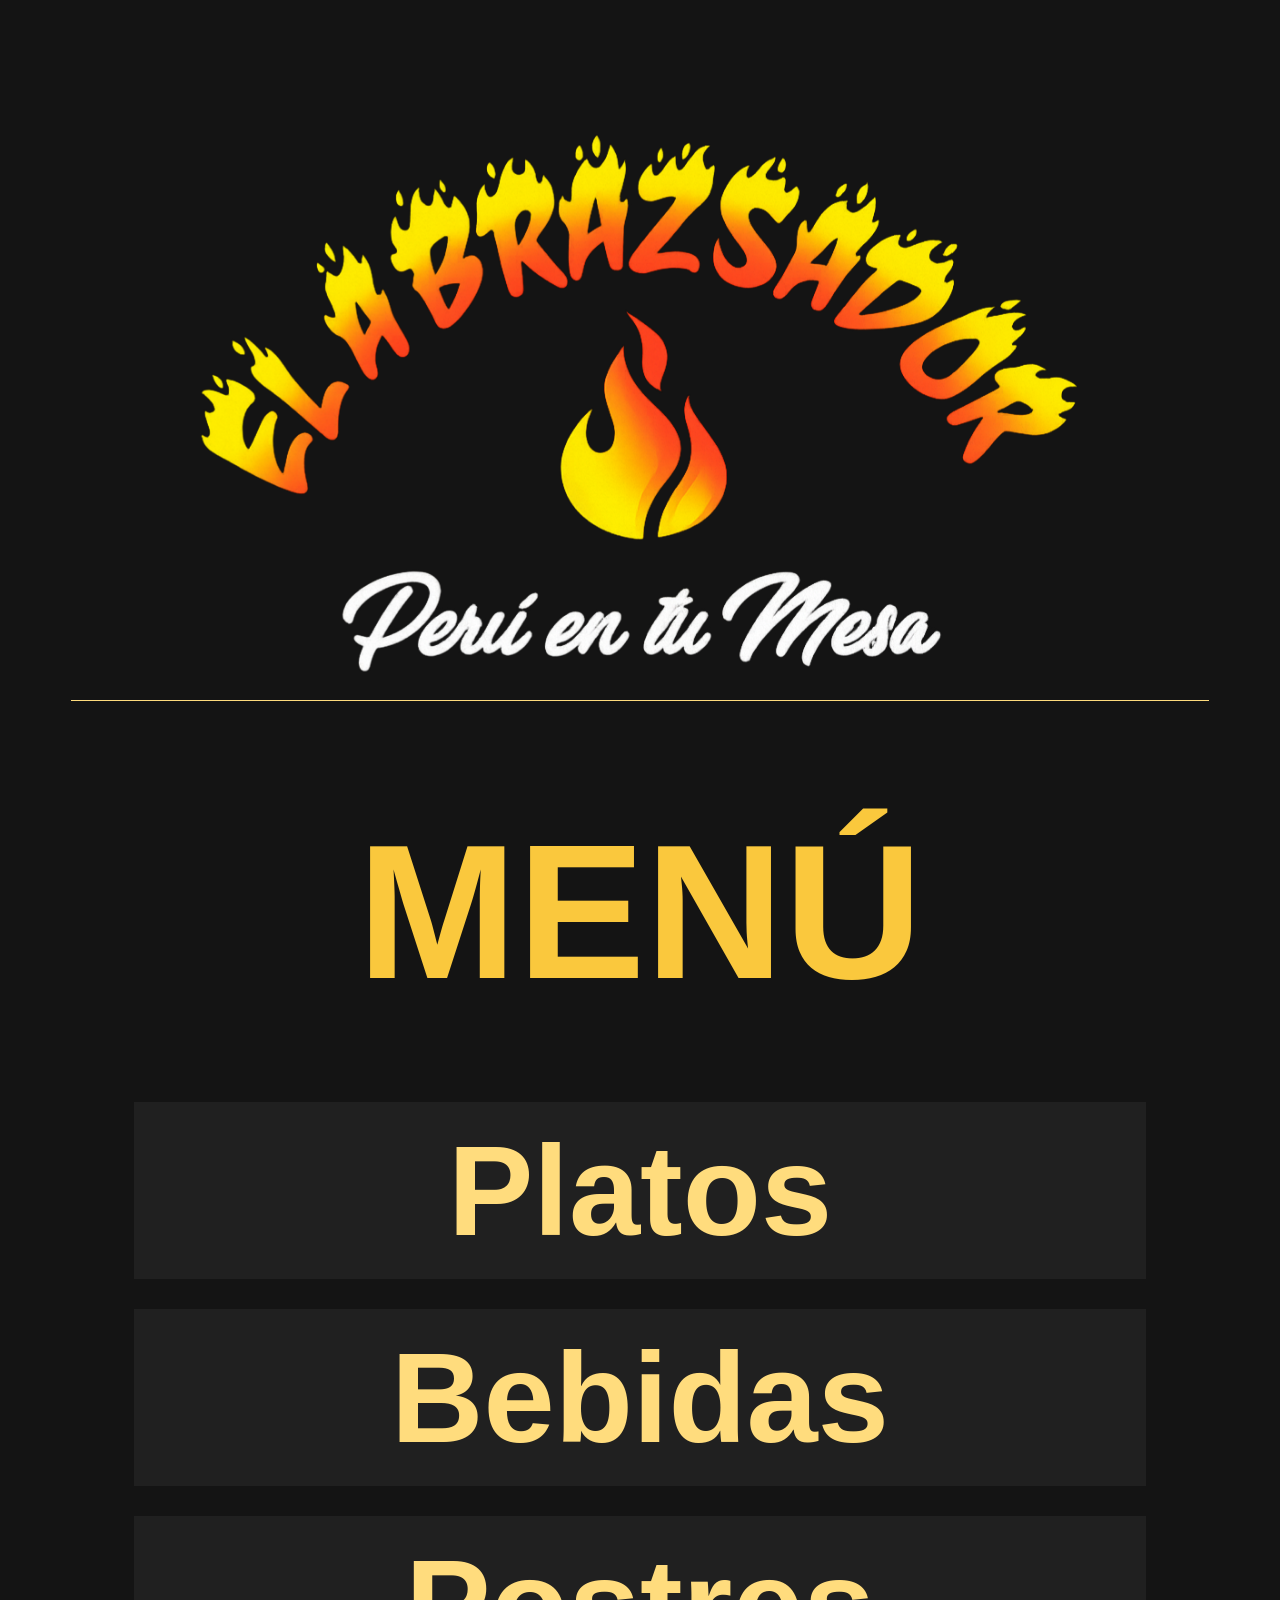
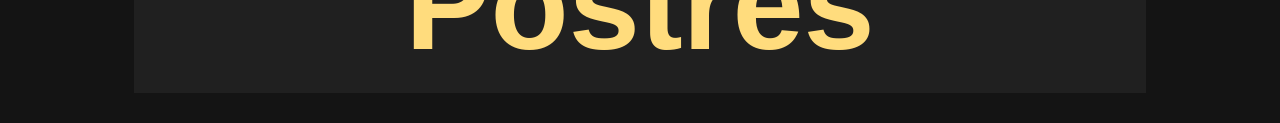
==== index.html @ fb98c486 "primer comit" ====
<!DOCTYPE html>
<html lang="es">
<head>
  <meta charset="UTF-8">
  <meta name="viewport" content="width=device-width, initial-scale=1.0">
  <link rel="stylesheet" href="style.css">
  <title>El Abrazsador</title>
</head>
<body>
  <img class="imgenIndex" src="img/logo.png" alt="logotipo"> 
  <hr class="lineaMenu">
  <h1>MENÚ</h1>
  <button class="main-btn" onclick="location.href='platos.html'">Platos</button>
  <button class="main-btn" onclick="location.href='platos.html'">Bebidas</button>
  <button class="main-btn" onclick="location.href='platos.html'">Postres</button>  
</body>
</html>
---- style.css ----
/*===========================================================INDEX===================================================================*/
body {
  user-select: none;
  background-color: #141414;
  justify-content: center; 
  text-align: center;
  font-family: 'Arial', sans-serif;
}
.imgenIndex {
  margin-top: 10%;
  max-width: 70%;  
  height: auto;    
}
h1 {
  margin-top: 100px;
  margin-bottom: 80px;
  font-size: 15vw;
  color:rgb(250, 200, 61)    
}
.lineaMenu {
  border: none;       
  height: 1px;       
  background: rgb(255, 220, 125);
  width: 90%;        
  margin: 20px auto;  
}
.main-btn {
  background: #202020; 
  color:rgb(255, 220, 125); 
  font-size: 10vw; 
  font-weight: bold;
  display: block;             
  width: 80%;                           
  margin: 30px auto;         
  padding: 15px;              
  border: none;  
}
.main-btn:active {
  transform: translateY(1px) scale(0.9);
}

/*===========================================================PLATOS===================================================================*/

header {
  background-color: #141414; 
  padding: 10px;           
  text-align: center;      
  position: sticky;        
  top: 0;                  
  z-index: 1000;           
}

header h1 {
  margin-top: 50px;
  margin-bottom: 30px;
  font-size: 10vw;  
}
.back-btn {
  display: block;
  position: fixed;
  top: 10px;
  left: 10px;
  width: 50px;
  height: 50px;
  border: none;
  background: none  
}
.back-btn:active {
  transform: translateY(1px) scale(0.8);
}
.back-btn img {
  max-width: 100%;  
  height: auto;
  display: block;
}
.home-btn {
  display: block;
  position: fixed;
  top: 10px;
  right: 10px;
  width: 50px;
  height: 50px;
  border: none;
  background: none 
}
.home-btn:active {
  transform: translateY(1px) scale(0.8);
}
.home-btn img {
  max-width: 100%;  
  height: auto;
  display: block;
}
.cards {
  margin-bottom: 0;
  display: flex;
  align-items:center;
  justify-content: space-around;
  padding: 10px;
  color:inherit;  
}
.imageCards {
  align-items: center;
  margin: 0;
  width: 30%;
  border-radius: 6px;
}
.cardsText {
  flex: 1;
  text-align: center;
  font-size: 18;
  color:rgb(255, 220, 125);
}
.enlace {
  display: block;
  text-decoration: none;
  color: inherit;
  -webkit-tap-highlight-color: transparent;
}
.enlace:active {
  transform: translateY(1px) scale(0.9);
}
.mainContent {
  background-color: #202020;  
}
.separación {
  border: none;       
  height: 0.5px;        
  background: rgb(255, 220, 125);   
  width: 90%;         
  margin: 20px auto;  
}

/*===========================================================ENTRANTES Y ENSALADAS===================================================================*/

.cardsDetail {
  display: flex;
  align-items:center;
  justify-content: space-evenly;
  background-color: #202020;  
  margin-bottom: 10px;
  color:inherit;
  padding: 20px 0;
}
.imageCardsDetail {  
  width: 30%;
  border-radius: 6px;
}
.cardsTextDetail {
  display: flex;
  flex-direction: column;
  align-items: center;
  text-align: center;
  justify-content: space-evenly; 
  gap: 15px;
  color:rgb(255, 220, 125);
}
.description {
  font-size: 18px;
  margin: 0;
}
.tituloCard {
  margin: 0;
}
.precios {
  background-color: rgb(255, 220, 125);
  padding: 6px 16px;
  border-radius: 9999px; 
  font-weight: bold;
  display: inline-block; 
  text-align: center;
  font-size: 18;
  color:rgb(26, 26, 26);   
  margin: 0; 
}
.seccionesDePlatos {
 background-color:rgba(255, 220, 125, 0.747);
 margin: 0 0 0;
}
.seccionesDePlatos h4 {
  color: #202020;
  font-size: 2.5rem;
  padding: 5px;
  margin-bottom: 10px;
  margin-top: 0;
}
.cardLink {
  display: flex;
  align-items: center;
  justify-content: space-evenly;
  gap: 12px;
  text-decoration: none;
  color: inherit;
  -webkit-tap-highlight-color: transparent;
}
.cardLink:active { transform: translateY(1px) scale(0.98); }
.modal {
  position: fixed;
  inset: 0;
  display: grid;
  place-items: center;
  padding: 20px;
  background: rgba(0,0,0,0);
  opacity: 0;
  pointer-events: none;
  transition: opacity .25s ease, background .25s ease;
  z-index: 2000;
}

/* Al estar enfocado via #id (hash en URL), se muestra */
.modal:target {
  opacity: 1;
  pointer-events: auto;
  background: rgba(0,0,0,.6);
}

/* Clic fuera = cerrar */
.modalOverlay {
  outline: none;
  -webkit-tap-highlight-color: transparent;
  position: absolute;
  inset: 0;
  display: block;
}

/* Caja del modal */
.modalDialog {
  position: relative;
  width: 90%;
  max-height: 86vh;
  overflow: auto;
  background: #202020;
  border-radius: 16px;
  padding: 16px;
  box-shadow: 0 10px 30px rgba(0,0,0,.35);
  color: rgb(255, 220, 125);
  transform: translateY(12px) scale(.98);
  margin: 0 auto;
  transition: transform .2s ease;
}

/* Animación de entrada */
.modal:target .modalDialog {
  transform: translateY(0) scale(1);
}

/* Botón cerrar */
.modalClose {
  position: absolute;
  top: 8px;
  right: 10px;
  text-decoration: none;
  font-size: 20px;
  line-height: 1;
  color: rgb(255, 220, 125);
  padding: 6px 8px;
  border-radius: 8px;
  background: #141414;
  -webkit-tap-highlight-color: transparent;
}
.modalClose:active {
  transform: translateY(1px) scale(0.8);
}

/* Contenido del modal */
.modalImg {
  width: 100%;
  height: auto;
  border-radius: 12px;
  display: block;
  margin-bottom: 12px;
}
.modalTitle {
  margin: 0 0 8px 0;
  font-size: 1.5rem;
  color: rgb(255, 220, 125);
}
.modalDescripcion {
  margin: 0 0 12px 0;
  font-size: 1rem;
  color: #f7e6b6;
}

/* Precios en pildorita */
.modalPrices {
  display: flex;
  flex-wrap: wrap;
  justify-content: center;
  text-align: center;
  gap: 8px;
  margin-bottom: 12px;
}
.priceChip {
  background-color: rgb(255, 220, 125);
  color: #1a1a1a;
  font-weight: bold;
  padding: 6px 12px;
  border-radius: 9999px;
  font-size: 0.95rem;
}

/* Alérgenos */
.modalAlergenos {
  display: flex;
  flex-wrap: wrap;
  justify-content: center;
  text-align: center;
  gap: 8px;
}
.alergeno {
  border: 1px dashed rgba(255, 220, 125, .8);
  color: rgb(255, 220, 125);
  padding: 4px 10px;
  border-radius: 9999px;
  font-size: 0.85rem;
  letter-spacing: 0.2px;
}

/* (Opcional) bloquear scroll del fondo cuando el modal está abierto */
body:has(.modal:target) { overflow: hidden; }
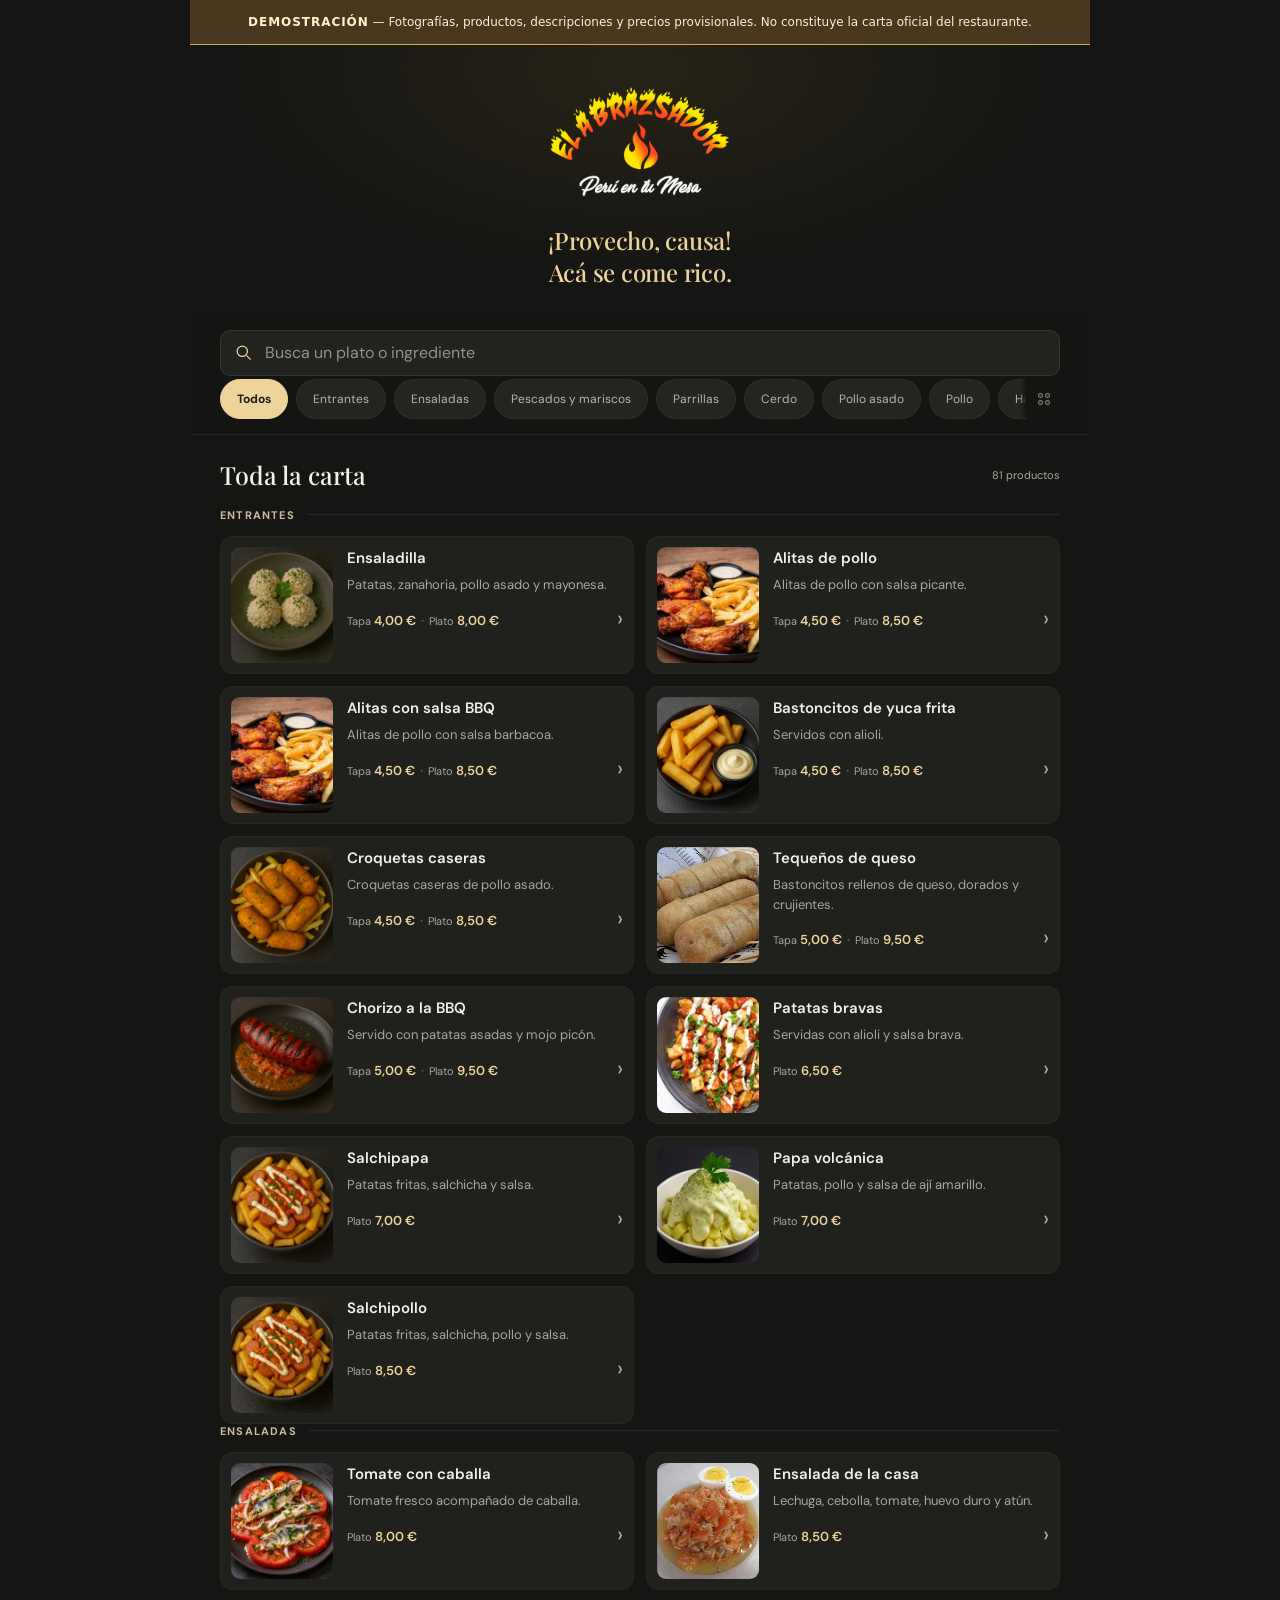
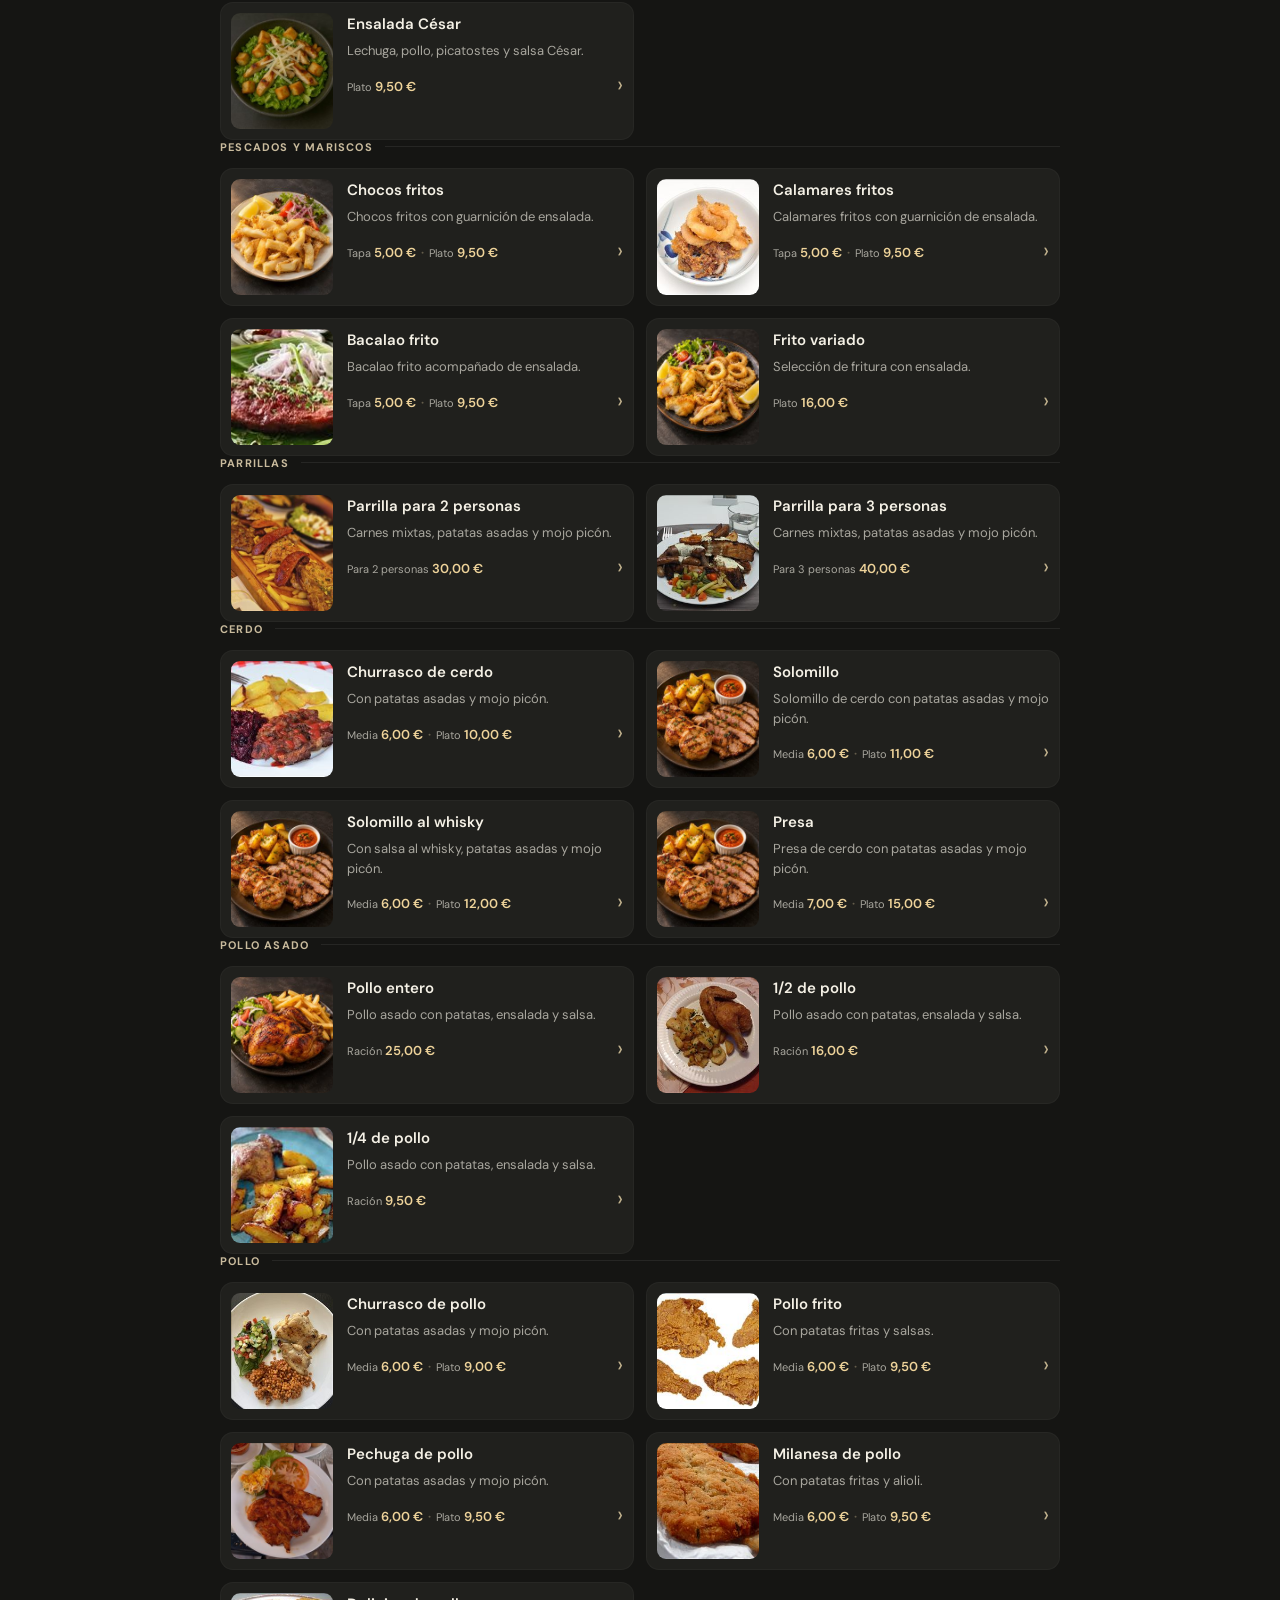
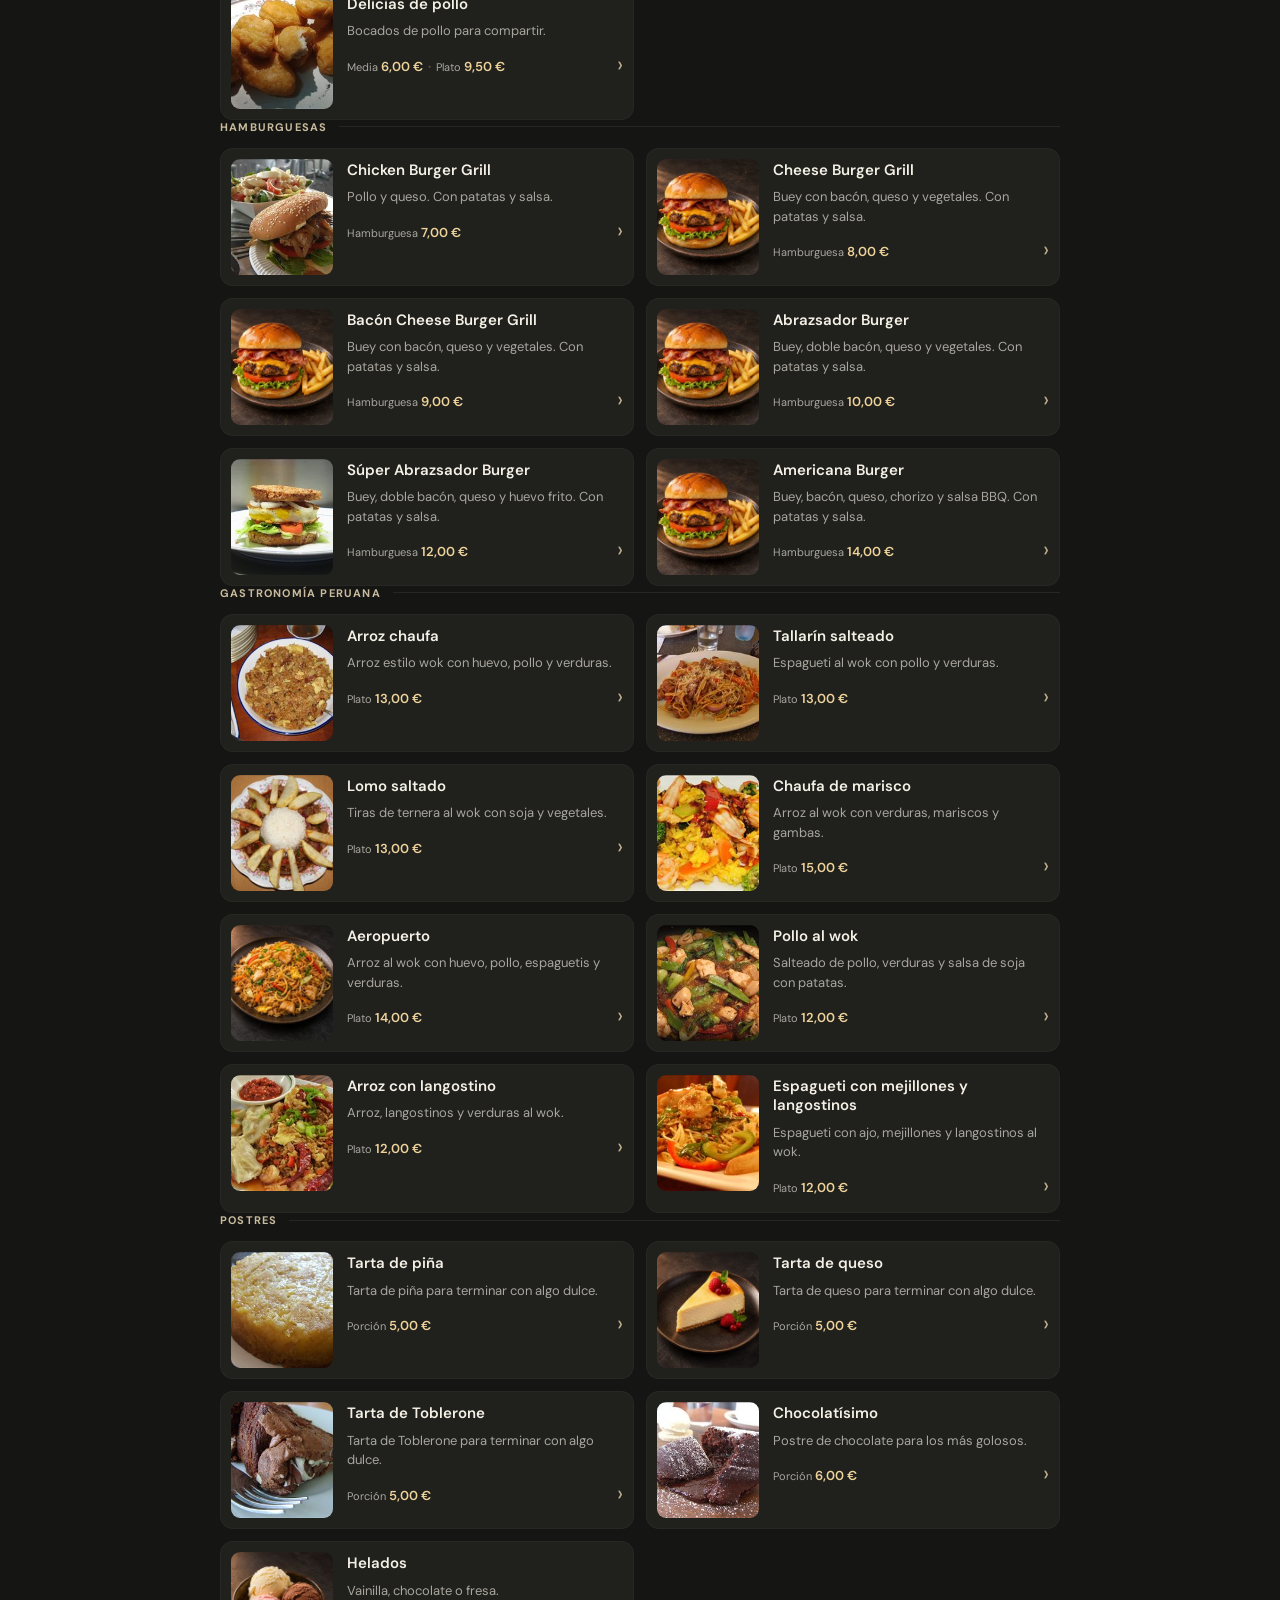
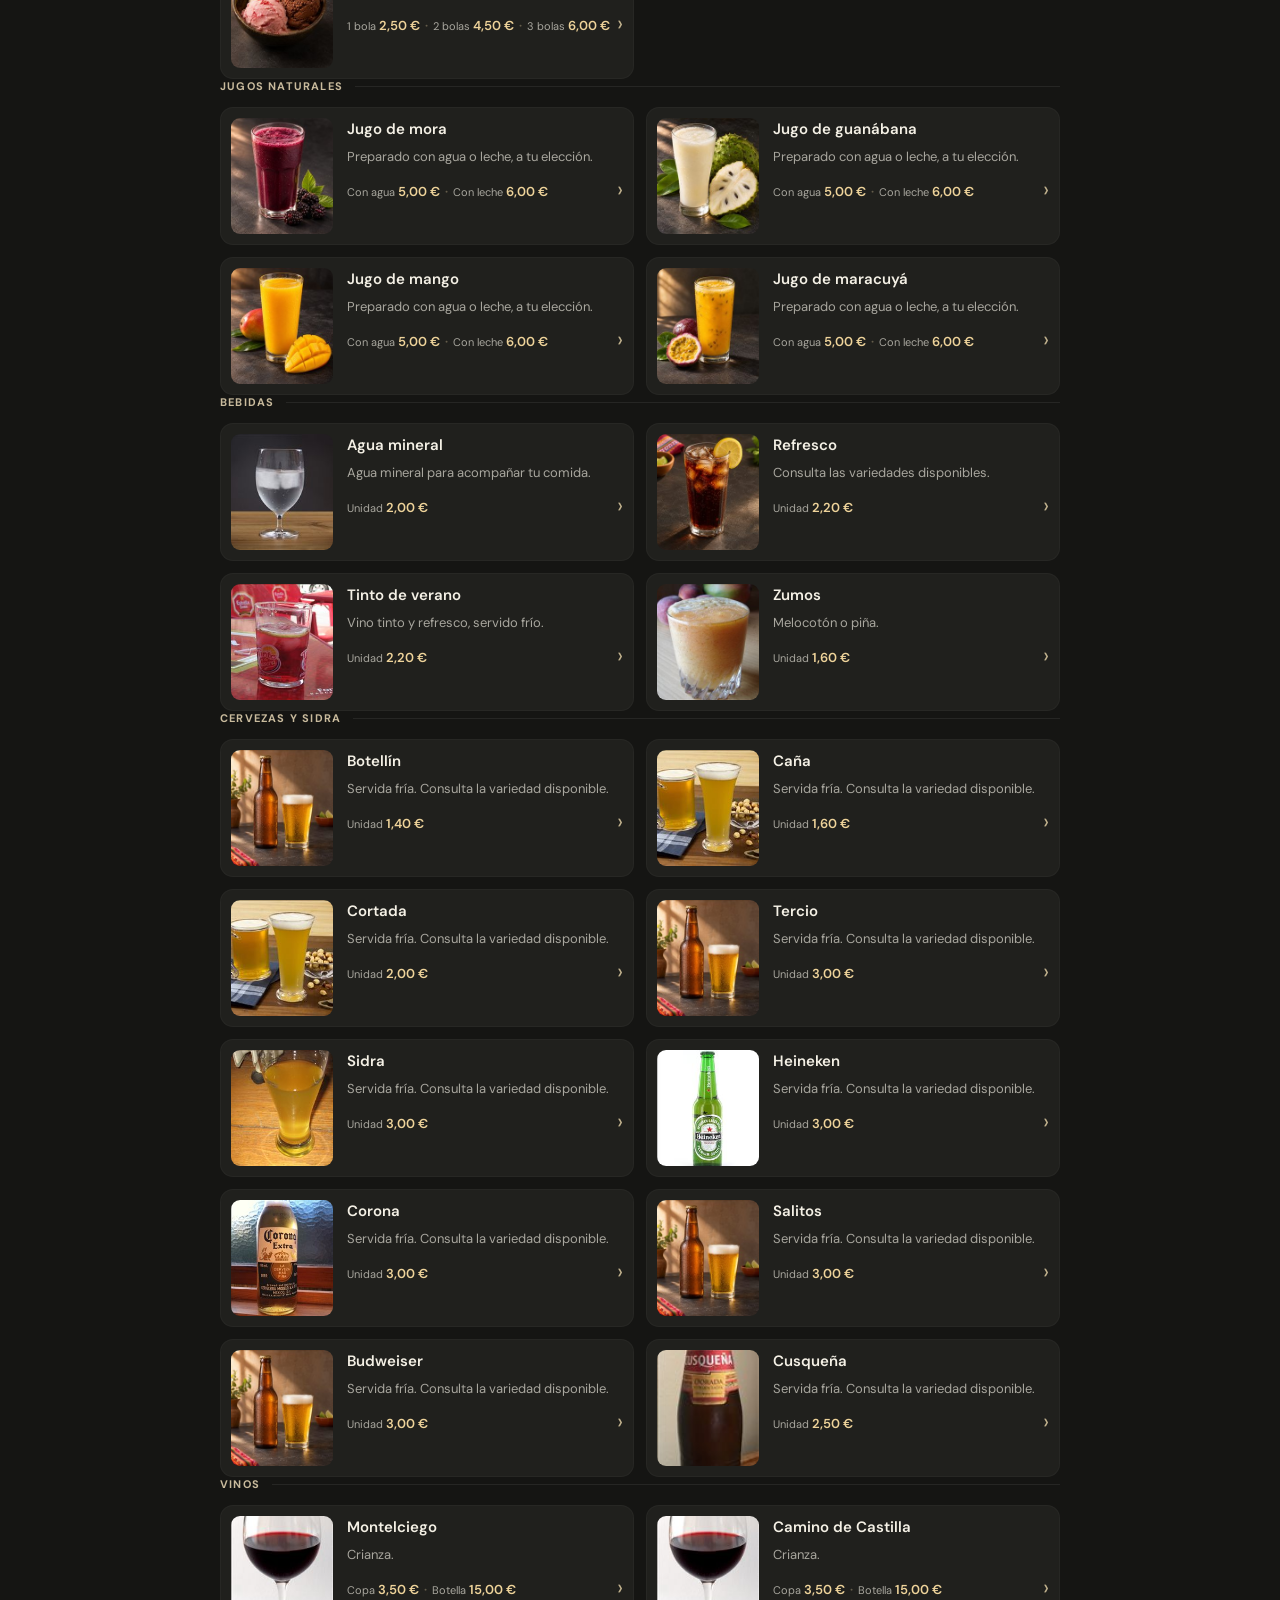
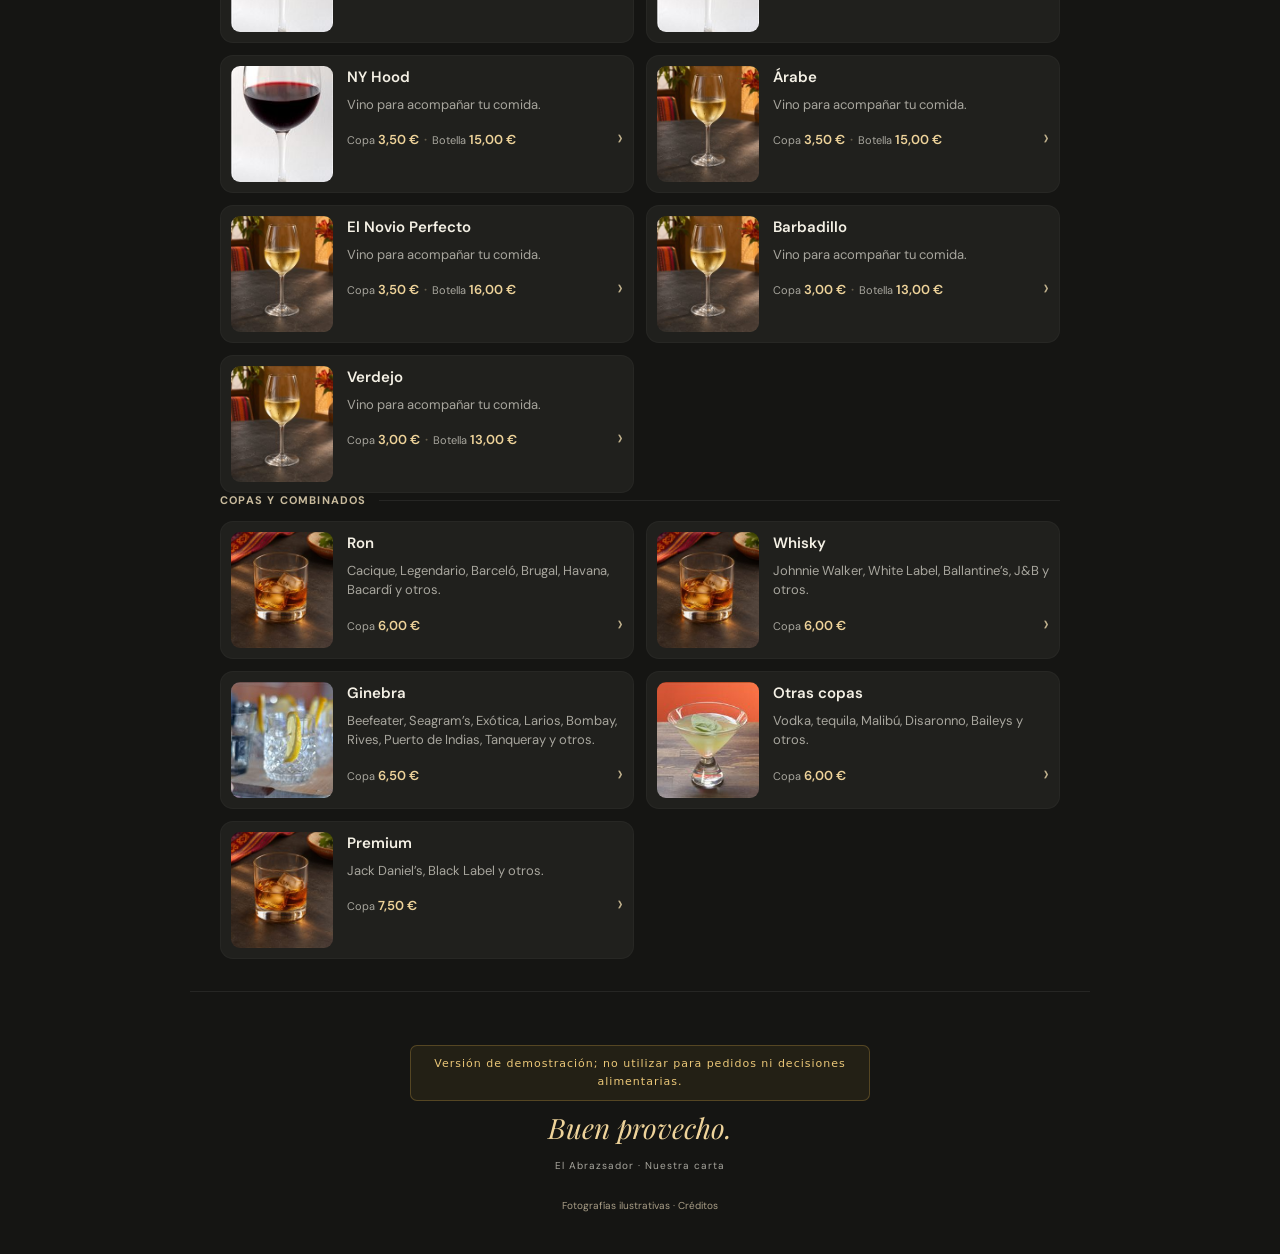
==== commit 23ab2de6: "Prepare isolated preview menu for GitHub Pages (CO-003)" ====
--- a/index.html
+++ b/index.html
@@ -1,17 +1,14 @@
-<!DOCTYPE html>
+<!doctype html>
 <html lang="es">
-<head>
-  <meta charset="UTF-8">
-  <meta name="viewport" content="width=device-width, initial-scale=1.0">
-  <link rel="stylesheet" href="style.css">
-  <title>El Abrazsador</title>
-</head>
-<body>
-  <img class="imgenIndex" src="img/logo.png" alt="logotipo"> 
-  <hr class="lineaMenu">
-  <h1>MENÚ</h1>
-  <button class="main-btn" onclick="location.href='platos.html'">Platos</button>
-  <button class="main-btn" onclick="location.href='platos.html'">Bebidas</button>
-  <button class="main-btn" onclick="location.href='platos.html'">Postres</button>  
-</body>
-</html>+<head><meta charset="utf-8"><meta name="viewport" content="width=device-width,initial-scale=1"><meta name="theme-color" content="#151513"><title>DEMO · El Abrazsador — No es la carta oficial</title><meta name="robots" content="noindex, nofollow, noarchive"><link rel="stylesheet" href="style.css?v=21"></head>
+<body><aside class="demo-banner" role="note"><strong>DEMOSTRACIÓN</strong> — Fotografías, productos, descripciones y precios provisionales. No constituye la carta oficial del restaurante.</aside>
+  <div id="intro" aria-hidden="true"><canvas id="burn-canvas"></canvas></div>
+  <header class="masthead"><img src="assets/logo.png" alt="El Abrazsador" class="brand"><p class="welcome-text">¡Provecho, causa!<br>Acá se come rico.</p></header>
+  <div id="controls-anchor" aria-hidden="true"></div><div class="controls" id="controls"><form class="search-wrap" id="search-form" role="search"><svg viewBox="0 0 24 24" aria-hidden="true"><circle cx="10.5" cy="10.5" r="6.5"/><path d="m16 16 5 5"/></svg><label class="sr-only" for="search">Buscar en toda la carta</label><input type="search" id="search" placeholder="Busca un plato o ingrediente" autocomplete="off" enterkeyhint="search"><button type="button" id="clear-search" class="clear-search" aria-label="Borrar búsqueda" hidden>×</button><button type="submit" class="sr-only" tabindex="-1">Buscar</button></form><div class="tools-row" aria-hidden="true" style="display:none"><button id="filter-button" aria-pressed="false" disabled tabindex="-1" aria-hidden="true" aria-haspopup="dialog"><svg viewBox="0 0 24 24" aria-hidden="true"><path d="M4 7h16M4 17h16"/><circle cx="9" cy="7" r="3"/><circle cx="15" cy="17" r="3"/></svg>Filtrar por alérgenos</button></div><div class="categories-row"><nav id="categories" aria-label="Categorías de la carta"></nav><div class="nav-fade" aria-hidden="true"></div><button id="category-button" aria-haspopup="dialog" aria-expanded="false" aria-label="Ver todas las categorías" title="Ver categorías"><svg viewBox="0 0 24 24" aria-hidden="true"><rect x="3" y="3" width="6" height="6" rx="1"/><rect x="15" y="3" width="6" height="6" rx="1"/><rect x="3" y="15" width="6" height="6" rx="1"/><rect x="15" y="15" width="6" height="6" rx="1"/></svg></button></div><p id="search-scope" hidden>Buscando en toda la carta</p></div>
+  <main id="main"><div class="results-header"><div><h2 id="result-title">Toda la carta</h2></div><span id="result-count" role="status" aria-live="polite"></span></div><div id="active-note" hidden><div><span class="active-filter-label">Evitar:</span><div id="active-filters"></div></div><button id="reset-filters">Limpiar filtros</button></div><div id="products"></div><section id="empty" hidden><span class="empty-symbol">⌕</span><h2 id="empty-title">No hemos encontrado ese antojo</h2><p id="empty-description">Prueba otro nombre o limpia los filtros.</p><button class="gold-button" id="empty-action">Ver toda la carta</button></section><p id="load-error" role="alert" hidden>No se ha podido cargar la carta. <button onclick="location.reload()">Volver a intentar</button></p></main>
+  <footer><p class="demo-footer-note">Versión de demostración; no utilizar para pedidos ni decisiones alimentarias.</p><span class="footer-mark">Buen provecho.</span><p>El Abrazsador · Nuestra carta</p><a class="photo-credits" href="creditos.html">Fotografías ilustrativas · Créditos</a></footer>
+  <dialog id="product-dialog" aria-labelledby="modal-title"><div class="product-panel"><button class="close-modal" aria-label="Cerrar detalle">×</button><img id="modal-image" alt=""><p class="photo-caption">Fotografía ilustrativa y provisional</p><p class="demo-modal-note">DEMOSTRACIÓN — Información y precios provisionales. Consultar datos oficiales en el restaurante.</p><div class="modal-body"><p class="eyebrow" id="modal-category"></p><h2 id="modal-title"></h2><p id="modal-description"></p><section id="ingredients-section" hidden><h3>Ingredientes</h3><p id="modal-ingredients"></p></section><div id="modal-prices"></div><div class="allergen-header"><h3>Alérgenos</h3></div><div id="modal-allergens"></div><details id="more-allergens"><summary aria-label="Mostrar más alérgenos">•••</summary><div id="extra-allergens"></div></details><p class="food-warning">Si tienes alguna alergia, consulta al personal antes de pedir.</p></div></div></dialog>
+  <dialog id="category-dialog" aria-labelledby="category-title"><div class="filter-panel"><div class="filter-heading"><div><h2 id="category-title">Categorías</h2></div><button class="close-categories icon-button" aria-label="Cerrar categorías">×</button></div><div id="category-options"></div></div></dialog>
+  <dialog id="filter-dialog" aria-labelledby="filter-title"><div class="filter-panel"><div class="filter-heading"><div><h2 id="filter-title">Filtrar por alérgenos</h2></div><button class="close-filter icon-button" aria-label="Cerrar filtros">×</button></div><p class="filter-description">Marca los alérgenos que quieres evitar.</p><div class="filter-options" id="filter-options"></div><p class="food-warning">Con filtros activos solo se muestran productos con información de alérgenos confirmada. Consulta al personal sobre posibles trazas.</p><div class="filter-actions"><button id="clear-draft" class="text-button">Limpiar</button><button id="apply-filters" class="gold-button">Aplicar filtros</button></div></div></dialog>
+  <script type="module" src="app.js?v=21"></script><script src="drag-scroll.js"></script><script src="mobile-gestures.js?v=8"></script>
+</body></html>
--- a/style.css
+++ b/style.css
@@ -1,324 +1,61 @@
-/*===========================================================INDEX===================================================================*/
-body {
-  user-select: none;
-  background-color: #141414;
-  justify-content: center; 
-  text-align: center;
-  font-family: 'Arial', sans-serif;
-}
-.imgenIndex {
-  margin-top: 10%;
-  max-width: 70%;  
-  height: auto;    
-}
-h1 {
-  margin-top: 100px;
-  margin-bottom: 80px;
-  font-size: 15vw;
-  color:rgb(250, 200, 61)    
-}
-.lineaMenu {
-  border: none;       
-  height: 1px;       
-  background: rgb(255, 220, 125);
-  width: 90%;        
-  margin: 20px auto;  
-}
-.main-btn {
-  background: #202020; 
-  color:rgb(255, 220, 125); 
-  font-size: 10vw; 
-  font-weight: bold;
-  display: block;             
-  width: 80%;                           
-  margin: 30px auto;         
-  padding: 15px;              
-  border: none;  
-}
-.main-btn:active {
-  transform: translateY(1px) scale(0.9);
-}
+@import url('https://fonts.googleapis.com/css2?family=DM+Sans:wght@400;500;600;700&family=Playfair+Display:wght@500;600;700&display=swap');
+:root{color-scheme:dark;--bg:#151513;--panel:#20201d;--gold:#eed39a;--muted:#a8a69e;--line:#ffffff12;--serif:'Playfair Display',Georgia,serif;--sans:'DM Sans',Arial,sans-serif}*{box-sizing:border-box}html{scroll-padding-top:180px}body{margin:0;background:var(--bg);color:#f4f0e5;font-family:var(--sans);font-size:14px;-webkit-tap-highlight-color:transparent}button,input{font:inherit}button,a,input,summary{touch-action:manipulation}button{cursor:pointer}button{color:inherit}button:focus-visible,input:focus-visible,summary:focus-visible{outline:2px solid var(--gold);outline-offset:4px}button:disabled{opacity:.5}button svg{width:18px;height:18px;fill:none;stroke:currentColor;stroke-width:1.5}button{border:0} [hidden]{display:none!important}.sr-only{position:absolute;width:1px;height:1px;padding:0;margin:-1px;overflow:hidden;clip:rect(0,0,0,0);white-space:nowrap;border:0}.masthead{padding:27px 22px 0;text-align:center;background:radial-gradient(ellipse at 50% 10%,#a8863320,transparent 65%)}.brand{width:128px;height:100px;object-fit:contain;display:block;margin:0 auto 18px}.eyebrow{font-size:9px;letter-spacing:2.4px;font-weight:700;color:var(--gold);margin:0 0 10px}.masthead h1{font:500 32px/1.18 var(--serif);letter-spacing:-.6px;margin:10px 0 12px}.masthead>p{font-size:12px;color:var(--muted);margin:0 0 25px}.demo-note{font-size:9px;letter-spacing:.4px;line-height:1.6;background:#eed39a09;border-top:1px solid var(--line);border-bottom:1px solid var(--line);padding:8px 0;color:#b7aa8f;margin:0 -22px}.controls{position:sticky;top:0;background:#151513f5;backdrop-filter:blur(15px);z-index:20;padding:17px 20px 0;border-bottom:1px solid var(--line)}.search-wrap{height:46px;display:flex;align-items:center;border:1px solid #ffffff16;background:#22221f;border-radius:10px;padding:0 13px;gap:10px}.search-wrap>svg{width:19px;height:19px;fill:none;stroke:var(--gold);stroke-width:1.6;flex-shrink:0}.search-wrap input{width:100%;min-width:0;background:none;border:0;color:#f4f0e5;outline:none;font-size:13px;height:44px}.search-wrap input::placeholder{color:#94938b}.search-wrap input::-webkit-search-cancel-button{display:none}.clear-search{background:none;font-size:24px;color:var(--muted);height:40px;min-width:32px}.tools-row{display:flex;align-items:center;justify-content:space-between;padding:12px 0 8px;gap:8px}.small-label{font-size:9px;letter-spacing:1.8px;font-weight:700;color:#aaa69b}#filter-button{display:flex;align-items:center;gap:6px;background:transparent;color:#b4b1a7;font-size:10px;padding:8px 0 8px 8px;min-height:38px}#filter-button[aria-pressed=true]{color:var(--gold)}#categories{display:flex;gap:8px;overflow-x:auto;scrollbar-width:none;padding:3px 12px 15px 0}#categories::-webkit-scrollbar{display:none}#categories button{flex-shrink:0;background:#242420;color:#b7b5ad;border:1px solid #ffffff0b;border-radius:24px;padding:11px 16px;font-size:12px;white-space:nowrap;min-height:40px}#categories button[aria-pressed=true]{background:var(--gold);color:#211d15;border-color:var(--gold);font-weight:700}.nav-fade{position:absolute;bottom:16px;right:0;width:25px;height:42px;background:linear-gradient(90deg,transparent,var(--bg));pointer-events:none}main{padding:25px 20px 0;min-height:250px}.results-header{display:flex;justify-content:space-between;align-items:center;margin-bottom:20px;gap:12px}.results-header .eyebrow{font-size:8px;letter-spacing:1.6px;margin-bottom:5px}.results-header h2{font:500 27px/1.2 var(--serif);margin:0}.results-header>span{font-size:10px;color:var(--muted);white-space:nowrap}#active-note{border:1px solid #eed39a30;border-radius:8px;padding:10px;color:var(--gold);font-size:10px;display:flex;justify-content:space-between;align-items:center;margin-bottom:16px}#active-note button{background:none;color:var(--gold);text-decoration:underline;padding:6px}.section-title{display:flex;align-items:center;gap:12px;margin:24px 0 14px;font-size:11px;text-transform:uppercase;letter-spacing:1.2px;color:#c9bb9d}.section-title:after{content:'';height:1px;background:var(--line);flex:1}.section-title:first-child{margin-top:0}.product-card{display:flex;width:100%;text-align:left;background:var(--panel);border:1px solid #ffffff08;border-radius:13px;padding:10px;margin-bottom:11px;gap:14px;min-height:122px;transition:background .15s,transform .15s}.product-card:active{transform:scale(.985);background:#2a2922}.product-image{width:102px;min-width:102px;height:106px;object-fit:cover;border-radius:9px;background:#2b2a25}.product-info{min-width:0;display:flex;flex-direction:column;justify-content:center;flex:1;padding:2px 0}.product-info h3{font:600 15px/1.25 var(--sans);margin:0 0 6px;color:#f4f0e5}.product-info p{font-size:11px;line-height:1.5;color:var(--muted);margin:0 0 10px}.card-bottom{display:flex;align-items:center;justify-content:space-between;gap:3px}.card-prices{font-size:11px;line-height:1.8;font-weight:600;color:var(--gold)}.price-label{font-size:9px;font-weight:400;color:var(--muted);margin-right:3px}.price-separator{color:#635c4b;padding:0 5px}.card-arrow{color:var(--gold);font-size:20px;align-self:flex-end;line-height:1.5}.demo-tag{font-size:8px;letter-spacing:.5px;text-transform:uppercase;color:#b3a584;display:block;margin-bottom:5px}footer{padding:45px 22px 32px;text-align:center;border-top:1px solid var(--line);margin-top:32px}.footer-mark{font:italic 28px var(--serif);color:var(--gold)}footer p{font-size:10px;letter-spacing:1px;color:var(--muted);margin:13px 0}footer small{font-size:9px;line-height:1.7;color:#8e8a7e}.gold-button{background:var(--gold);color:#211d15;border-radius:9px;min-height:46px;padding:12px 20px;font-weight:700;font-size:12px}.text-button{background:none;color:#d0c9b8;padding:12px 16px;text-decoration:underline;min-height:44px}dialog{border:1px solid #ffffff1c;background:#20201d;color:#f4f0e5;padding:0;width:calc(100% - 26px);max-width:450px;max-height:90dvh;border-radius:20px;overflow:auto;box-shadow:0 20px 80px #0008}dialog::backdrop{background:#000b;backdrop-filter:blur(5px)}.product-panel{position:relative}.close-modal{position:absolute;right:12px;top:12px;z-index:1;width:42px;height:42px;border-radius:50%;font-size:28px;line-height:1;background:#151513dc;box-shadow:0 2px 15px #0004;color:#fff}#modal-image{width:100%;height:240px;object-fit:cover;display:block;background:#292722}.modal-body{padding:23px}.modal-body h2{font:500 29px/1.15 var(--serif);margin:8px 0 14px}.modal-body>p:not(.eyebrow):not(.food-warning){color:#bbb7ab;font-size:13px;line-height:1.75}.modal-body>.gold-button{width:100%;margin-top:12px}#modal-prices{display:flex;gap:10px;margin:22px 0 26px}.modal-price{background:#eed39a0b;border:1px solid #eed39a2a;border-radius:10px;padding:11px 16px;flex:1;display:flex;flex-direction:column;gap:5px}.modal-price small{font-size:10px;color:var(--muted)}.modal-price strong{font-size:19px;color:var(--gold)}.allergen-header{display:flex;justify-content:space-between;gap:6px;align-items:center;margin-bottom:12px}.allergen-header h3{font-size:13px;margin:0}.allergen-header span{font-size:8px;color:var(--muted)}#modal-allergens,#extra-allergens{display:flex;flex-wrap:wrap;gap:8px}.allergen-chip{font-size:10px;border:1px solid #ffffff20;border-radius:8px;padding:8px;display:flex;gap:6px;align-items:center}.allergen-chip span:first-child{font-size:16px}.food-warning{font-size:10px;line-height:1.6;color:#b8a47c;border-top:1px solid var(--line);padding-top:12px;margin-top:18px}#more-allergens{margin-top:9px}#more-allergens summary{list-style:none;cursor:pointer;color:var(--gold);border:1px solid #ffffff20;border-radius:8px;padding:4px 12px;width:48px;text-align:center;min-height:36px;letter-spacing:2px}#more-allergens summary::-webkit-details-marker{display:none}#extra-allergens{margin-top:10px}.filter-panel{padding:24px 22px}.filter-heading{display:flex;justify-content:space-between;align-items:center;gap:10px}.filter-heading h2{font:500 25px/1.2 var(--serif);margin:0}.icon-button{background:#ffffff09;width:40px;height:40px;border-radius:50%;font-size:25px;flex-shrink:0}.filter-description{color:var(--muted);font-size:12px;line-height:1.6;margin:18px 0}.filter-options{display:grid;grid-template-columns:1fr 1fr;gap:8px}.filter-option{display:flex;align-items:center;gap:7px;border:1px solid #ffffff15;background:#ffffff03;border-radius:9px;padding:10px 8px;min-height:46px;font-size:11px;cursor:pointer}.filter-option:has(input:checked){border-color:#eed39a8a;background:#eed39a0b}.filter-option input{accent-color:var(--gold);width:16px;height:16px;flex-shrink:0}.allergen-icon{font-size:17px}.filter-actions{display:flex;justify-content:space-between;gap:10px;margin-top:18px}.filter-actions .gold-button{flex:1}#empty{text-align:center;padding:24px 10px 40px}#empty h2{font:500 24px var(--serif)}#empty p{color:var(--muted);font-size:12px;line-height:1.6}.empty-symbol{font-size:45px;color:var(--gold)}#intro{position:fixed;inset:0;background:#151513;z-index:100;display:grid;place-items:center;transition:opacity .35s;pointer-events:none}#intro img{width:210px;max-width:65vw;animation:arrive 1s ease both}#intro.done{opacity:0}@keyframes arrive{from{opacity:0;transform:scale(.88)}45%{opacity:1;transform:scale(1.03)}to{opacity:1;transform:scale(1)}}@media(min-width:650px){body{max-width:900px;margin:auto}.masthead h1{font-size:42px}.controls{padding-left:30px;padding-right:30px}main{padding-left:30px;padding-right:30px}.product-grid{display:grid;grid-template-columns:1fr 1fr;gap:12px}.product-card{margin:0}.section-title{margin-top:30px}}@media(max-width:350px){.product-image{width:82px;min-width:82px;height:100px}.product-card{gap:10px}.product-info h3{font-size:13px}.controls,main{padding-left:14px;padding-right:14px}.card-prices{font-size:10px}}@media(prefers-reduced-motion:reduce){*,*::before,*::after{animation:none!important;transition:none!important;scroll-behavior:auto!important}}
 
-/*===========================================================PLATOS===================================================================*/
+/* Mouse gestures are enabled only by the preview pointer handler. */
+body{user-select:none} input,textarea{user-select:text} .mouse-dragging,.mouse-dragging *{cursor:grabbing!important;user-select:none!important}.product-card,#categories{cursor:grab} img{-webkit-user-drag:none}
 
-header {
-  background-color: #141414; 
-  padding: 10px;           
-  text-align: center;      
-  position: sticky;        
-  top: 0;                  
-  z-index: 1000;           
-}
+/* Mobile-style preview: keep scrolling without visible scrollbar tracks. */
+html,body,dialog,#categories{scrollbar-width:none;-ms-overflow-style:none}html::-webkit-scrollbar,body::-webkit-scrollbar,dialog::-webkit-scrollbar,#categories::-webkit-scrollbar{display:none;width:0;height:0}
 
-header h1 {
-  margin-top: 50px;
-  margin-bottom: 30px;
-  font-size: 10vw;  
-}
-.back-btn {
-  display: block;
-  position: fixed;
-  top: 10px;
-  left: 10px;
-  width: 50px;
-  height: 50px;
-  border: none;
-  background: none  
-}
-.back-btn:active {
-  transform: translateY(1px) scale(0.8);
-}
-.back-btn img {
-  max-width: 100%;  
-  height: auto;
-  display: block;
-}
-.home-btn {
-  display: block;
-  position: fixed;
-  top: 10px;
-  right: 10px;
-  width: 50px;
-  height: 50px;
-  border: none;
-  background: none 
-}
-.home-btn:active {
-  transform: translateY(1px) scale(0.8);
-}
-.home-btn img {
-  max-width: 100%;  
-  height: auto;
-  display: block;
-}
-.cards {
-  margin-bottom: 0;
-  display: flex;
-  align-items:center;
-  justify-content: space-around;
-  padding: 10px;
-  color:inherit;  
-}
-.imageCards {
-  align-items: center;
-  margin: 0;
-  width: 30%;
-  border-radius: 6px;
-}
-.cardsText {
-  flex: 1;
-  text-align: center;
-  font-size: 18;
-  color:rgb(255, 220, 125);
-}
-.enlace {
-  display: block;
-  text-decoration: none;
-  color: inherit;
-  -webkit-tap-highlight-color: transparent;
-}
-.enlace:active {
-  transform: translateY(1px) scale(0.9);
-}
-.mainContent {
-  background-color: #202020;  
-}
-.separación {
-  border: none;       
-  height: 0.5px;        
-  background: rgb(255, 220, 125);   
-  width: 90%;         
-  margin: 20px auto;  
-}
+/* Larger restaurant identity and a single invitation. */
+.brand{width:180px;height:140px;margin-bottom:12px}.masthead>.welcome-text{font:500 24px/1.35 var(--serif);color:var(--gold);letter-spacing:-.25px;margin:0 0 24px}
 
-/*===========================================================ENTRANTES Y ENSALADAS===================================================================*/
+/* Intro canvas reveals the actual menu underneath the burnt paper. */
+#intro{background:transparent;transition:none;pointer-events:auto}#burn-canvas{display:block;width:100%;height:100%;position:absolute;inset:0}
 
-.cardsDetail {
-  display: flex;
-  align-items:center;
-  justify-content: space-evenly;
-  background-color: #202020;  
-  margin-bottom: 10px;
-  color:inherit;
-  padding: 20px 0;
-}
-.imageCardsDetail {  
-  width: 30%;
-  border-radius: 6px;
-}
-.cardsTextDetail {
-  display: flex;
-  flex-direction: column;
-  align-items: center;
-  text-align: center;
-  justify-content: space-evenly; 
-  gap: 15px;
-  color:rgb(255, 220, 125);
-}
-.description {
-  font-size: 18px;
-  margin: 0;
-}
-.tituloCard {
-  margin: 0;
-}
-.precios {
-  background-color: rgb(255, 220, 125);
-  padding: 6px 16px;
-  border-radius: 9999px; 
-  font-weight: bold;
-  display: inline-block; 
-  text-align: center;
-  font-size: 18;
-  color:rgb(26, 26, 26);   
-  margin: 0; 
-}
-.seccionesDePlatos {
- background-color:rgba(255, 220, 125, 0.747);
- margin: 0 0 0;
-}
-.seccionesDePlatos h4 {
-  color: #202020;
-  font-size: 2.5rem;
-  padding: 5px;
-  margin-bottom: 10px;
-  margin-top: 0;
-}
-.cardLink {
-  display: flex;
-  align-items: center;
-  justify-content: space-evenly;
-  gap: 12px;
-  text-decoration: none;
-  color: inherit;
-  -webkit-tap-highlight-color: transparent;
-}
-.cardLink:active { transform: translateY(1px) scale(0.98); }
-.modal {
-  position: fixed;
-  inset: 0;
-  display: grid;
-  place-items: center;
-  padding: 20px;
-  background: rgba(0,0,0,0);
-  opacity: 0;
-  pointer-events: none;
-  transition: opacity .25s ease, background .25s ease;
-  z-index: 2000;
-}
+.review-invitation{margin:22px auto 24px;max-width:360px;border-top:1px solid var(--line);padding-top:18px}.review-invitation p{font-size:12px;letter-spacing:0;line-height:1.6;color:#b9b5aa;margin:0 0 14px}.review-button{display:flex;align-items:center;justify-content:center;gap:9px;background:var(--gold);color:#211d15;text-decoration:none;border-radius:10px;padding:14px 12px;font:600 11px var(--sans);width:100%;min-height:48px}.review-button:disabled{opacity:.8;cursor:default}.review-button span:first-child{font-size:22px}
 
-/* Al estar enfocado via #id (hash en URL), se muestra */
-.modal:target {
-  opacity: 1;
-  pointer-events: auto;
-  background: rgba(0,0,0,.6);
-}
+/* Prevent pull-to-refresh and scroll chaining, including inside dialogs. */
+html,body{overscroll-behavior-y:none;touch-action:pan-x pan-y}dialog{overscroll-behavior:contain;touch-action:pan-y}#categories{overscroll-behavior-x:contain;touch-action:pan-x}input,textarea,select{font-size:16px!important}
 
-/* Clic fuera = cerrar */
-.modalOverlay {
-  outline: none;
-  -webkit-tap-highlight-color: transparent;
-  position: absolute;
-  inset: 0;
-  display: block;
-}
+/* Pull-to-refresh remains native outside an open modal. */
+html,body{overscroll-behavior-y:auto}dialog{overscroll-behavior:contain}
 
-/* Caja del modal */
-.modalDialog {
-  position: relative;
-  width: 90%;
-  max-height: 86vh;
-  overflow: auto;
-  background: #202020;
-  border-radius: 16px;
-  padding: 16px;
-  box-shadow: 0 10px 30px rgba(0,0,0,.35);
-  color: rgb(255, 220, 125);
-  transform: translateY(12px) scale(.98);
-  margin: 0 auto;
-  transition: transform .2s ease;
-}
+/* Category changes replace products without vertically moving the controls. */
+html,body,#products{overflow-anchor:none}main{min-height:calc(100dvh - 165px)}
 
-/* Animación de entrada */
-.modal:target .modalDialog {
-  transform: translateY(0) scale(1);
-}
+.evaluation-banner{background:#47381d;color:#ffebbc;padding:10px 16px;font-size:11px;line-height:1.5;text-align:center;border-bottom:1px solid #eed39a40}
+/* Navigation improvements, shared by normal and evaluation modes. */
+.categories-row{display:flex;align-items:flex-start;position:relative;gap:8px;min-width:0}.categories-row #categories{flex:1;min-width:0}.categories-row .nav-fade{right:50px;bottom:16px;width:22px}.categories-row #category-button{width:40px;min-width:40px;height:40px;margin-top:3px;background:#282720;border:1px solid #eed39a40;border-radius:50%;display:grid;place-items:center;color:var(--gold)}#category-button svg{width:18px;height:18px;stroke-width:1.6}#search-scope{font-size:11px;color:var(--gold);margin:0;padding:0 0 12px;line-height:1.4}#result-kicker{overflow-wrap:anywhere}.product-name{display:block;font-size:15px;line-height:1.3;font-weight:600;margin:0 0 7px;color:#f4f0e5}.product-description{display:block;font-size:13px;line-height:1.5;color:var(--muted);margin:0 0 10px}.card-prices{font-size:12px;line-height:1.9}.price-label{font-size:10px}.card-bottom{align-items:flex-end}.card-prices>span{display:inline-block}.product-card{min-height:132px}.product-image{height:116px}.product-info{padding:2px 0}.results-header>span{font-size:11px}#filter-button{font-size:11px;min-height:42px}#active-note{display:flex;align-items:flex-start;gap:10px;padding:12px;font-size:11px}#active-note>div{min-width:0;flex:1}.active-filter-label{display:block;color:#d6c8aa;font-size:10px;margin-bottom:7px}#active-filters{display:flex;gap:6px;flex-wrap:wrap}#active-note .active-filter-chip{border:1px solid #eed39a44;background:#eed39a0b;border-radius:20px;padding:8px 10px;text-decoration:none;font-size:11px;min-height:36px}#reset-filters{font-size:10px;min-height:40px;white-space:nowrap}.category-option{display:flex;justify-content:space-between;gap:12px;align-items:center;width:100%;background:#ffffff04;border:1px solid #ffffff10;border-radius:10px;padding:15px 13px;margin:0 0 8px;text-align:left;min-height:50px;font-size:13px}.category-option[aria-pressed=true]{background:#eed39a15;border-color:#eed39a80;color:var(--gold)}.category-total{font-size:11px;color:var(--muted);background:#ffffff08;padding:4px 8px;border-radius:20px}#category-options{margin-top:22px}.close-modal{position:sticky;display:block;top:12px;right:auto;left:calc(100% - 54px);margin:12px 12px -54px auto;z-index:3}#ingredients-section{margin:20px 0}#ingredients-section h3{font-size:13px;margin:0 0 8px}#modal-ingredients{font-size:13px;line-height:1.7;color:#bbb7ab;margin:0}@media(max-width:350px){.product-image{width:78px;min-width:78px}.product-name{font-size:14px}.product-description{font-size:12px}.card-prices{font-size:11px}.price-label{font-size:10px}} 
 
-/* Botón cerrar */
-.modalClose {
-  position: absolute;
-  top: 8px;
-  right: 10px;
-  text-decoration: none;
-  font-size: 20px;
-  line-height: 1;
-  color: rgb(255, 220, 125);
-  padding: 6px 8px;
-  border-radius: 8px;
-  background: #141414;
-  -webkit-tap-highlight-color: transparent;
-}
-.modalClose:active {
-  transform: translateY(1px) scale(0.8);
-}
+/* Simplicity: a discreet visual control with a generous touch target. */
+.categories-row #category-button{width:44px;min-width:44px;height:44px;margin-top:1px;background:transparent;border-color:transparent;border-radius:8px;color:#b4ac9a;box-shadow:none}
+#category-button svg{width:14px;height:14px;stroke-width:1.45}
+.categories-row #category-button:hover,.categories-row #category-button[aria-expanded=true]{color:var(--gold);background:#eed39a08}
+.categories-row .nav-fade{right:52px;width:16px}
+.tools-row{justify-content:flex-end;padding:5px 0 4px}
+.results-header{margin-bottom:18px}.results-header h2{font-size:25px}
+#category-options{margin-top:18px}.filter-heading h2{font-size:24px}
+.product-card{box-shadow:none}.price-label{font-size:11px}.card-prices{font-size:13px}
+.review-invitation p{margin-bottom:12px}
 
-/* Contenido del modal */
-.modalImg {
-  width: 100%;
-  height: auto;
-  border-radius: 12px;
-  display: block;
-  margin-bottom: 12px;
-}
-.modalTitle {
-  margin: 0 0 8px 0;
-  font-size: 1.5rem;
-  color: rgb(255, 220, 125);
-}
-.modalDescripcion {
-  margin: 0 0 12px 0;
-  font-size: 1rem;
-  color: #f7e6b6;
-}
+/* Match the secondary category control and its surrounding fade to the icon. */
+.categories-row{gap:2px}
+.categories-row #category-button{position:relative;isolation:isolate;width:32px;min-width:32px;height:32px;margin-top:7px;padding:0;background:transparent;border:0;border-radius:6px;box-shadow:none;filter:none}
+.categories-row #category-button::before{content:'';position:absolute;inset:-6px;z-index:-1;background:transparent;box-shadow:none}
+.categories-row #category-button svg{width:14px;height:14px;filter:none;box-shadow:none}
+.categories-row #category-button:hover,.categories-row #category-button[aria-expanded=true]{background:#eed39a05;box-shadow:none}
+.categories-row .nav-fade{right:34px;bottom:16px;width:6px;height:40px;background:linear-gradient(90deg,transparent,var(--bg));filter:none;box-shadow:none}
 
-/* Precios en pildorita */
-.modalPrices {
-  display: flex;
-  flex-wrap: wrap;
-  justify-content: center;
-  text-align: center;
-  gap: 8px;
-  margin-bottom: 12px;
-}
-.priceChip {
-  background-color: rgb(255, 220, 125);
-  color: #1a1a1a;
-  font-weight: bold;
-  padding: 6px 12px;
-  border-radius: 9999px;
-  font-size: 0.95rem;
-}
+/* A disclosure marker opens details; external links retain their own arrow. */
+.card-arrow{font-size:22px;line-height:1.3;color:#c0b18d}.category-option{box-shadow:none}.category-option:active{background:#eed39a12}.filter-option,.category-option{transition:background .12s ease,border-color .12s ease}
 
-/* Alérgenos */
-.modalAlergenos {
-  display: flex;
-  flex-wrap: wrap;
-  justify-content: center;
-  text-align: center;
-  gap: 8px;
-}
-.alergeno {
-  border: 1px dashed rgba(255, 220, 125, .8);
-  color: rgb(255, 220, 125);
-  padding: 4px 10px;
-  border-radius: 9999px;
-  font-size: 0.85rem;
-  letter-spacing: 0.2px;
-}
+/* Full-menu variants and long category lists remain usable on narrow phones. */
+#modal-prices{flex-wrap:wrap}.modal-price{flex:1 1 86px;min-width:0}.modal-price strong{white-space:nowrap}
+.filter-heading{position:sticky;top:0;background:#20201d;z-index:2;padding:4px 0 12px}
+.photo-caption{font-size:9px;color:#a29a88;text-align:right;margin:5px 15px 0;letter-spacing:.2px}
+.photo-credits{font-size:10px;color:#a99e87;text-decoration:none;display:inline-block;padding:10px;margin-top:4px}
+#result-title{overflow-wrap:anywhere}
 
-/* (Opcional) bloquear scroll del fondo cuando el modal está abierto */
-body:has(.modal:target) { overflow: hidden; }
-
-
-
-
+/* Public GitHub Pages demo safety and clarity. */
+.demo-banner{position:relative;z-index:1;padding:13px 15px;text-align:center;color:#fff3ca;background:#493720;border-bottom:1px solid #d3ae58;font:500 12px/1.5 system-ui,sans-serif}.demo-banner strong{letter-spacing:.08em}.demo-modal-note,.demo-footer-note{padding:9px 12px;margin:8px auto;color:#ebc778;border:1px solid #ba923f55;background:#bd963516;font:500 11px/1.6 system-ui,sans-serif;border-radius:7px}.demo-modal-note{margin:12px 14px}.demo-footer-note{max-width:460px}#filter-button,#filter-dialog,.tools-row{display:none!important}
